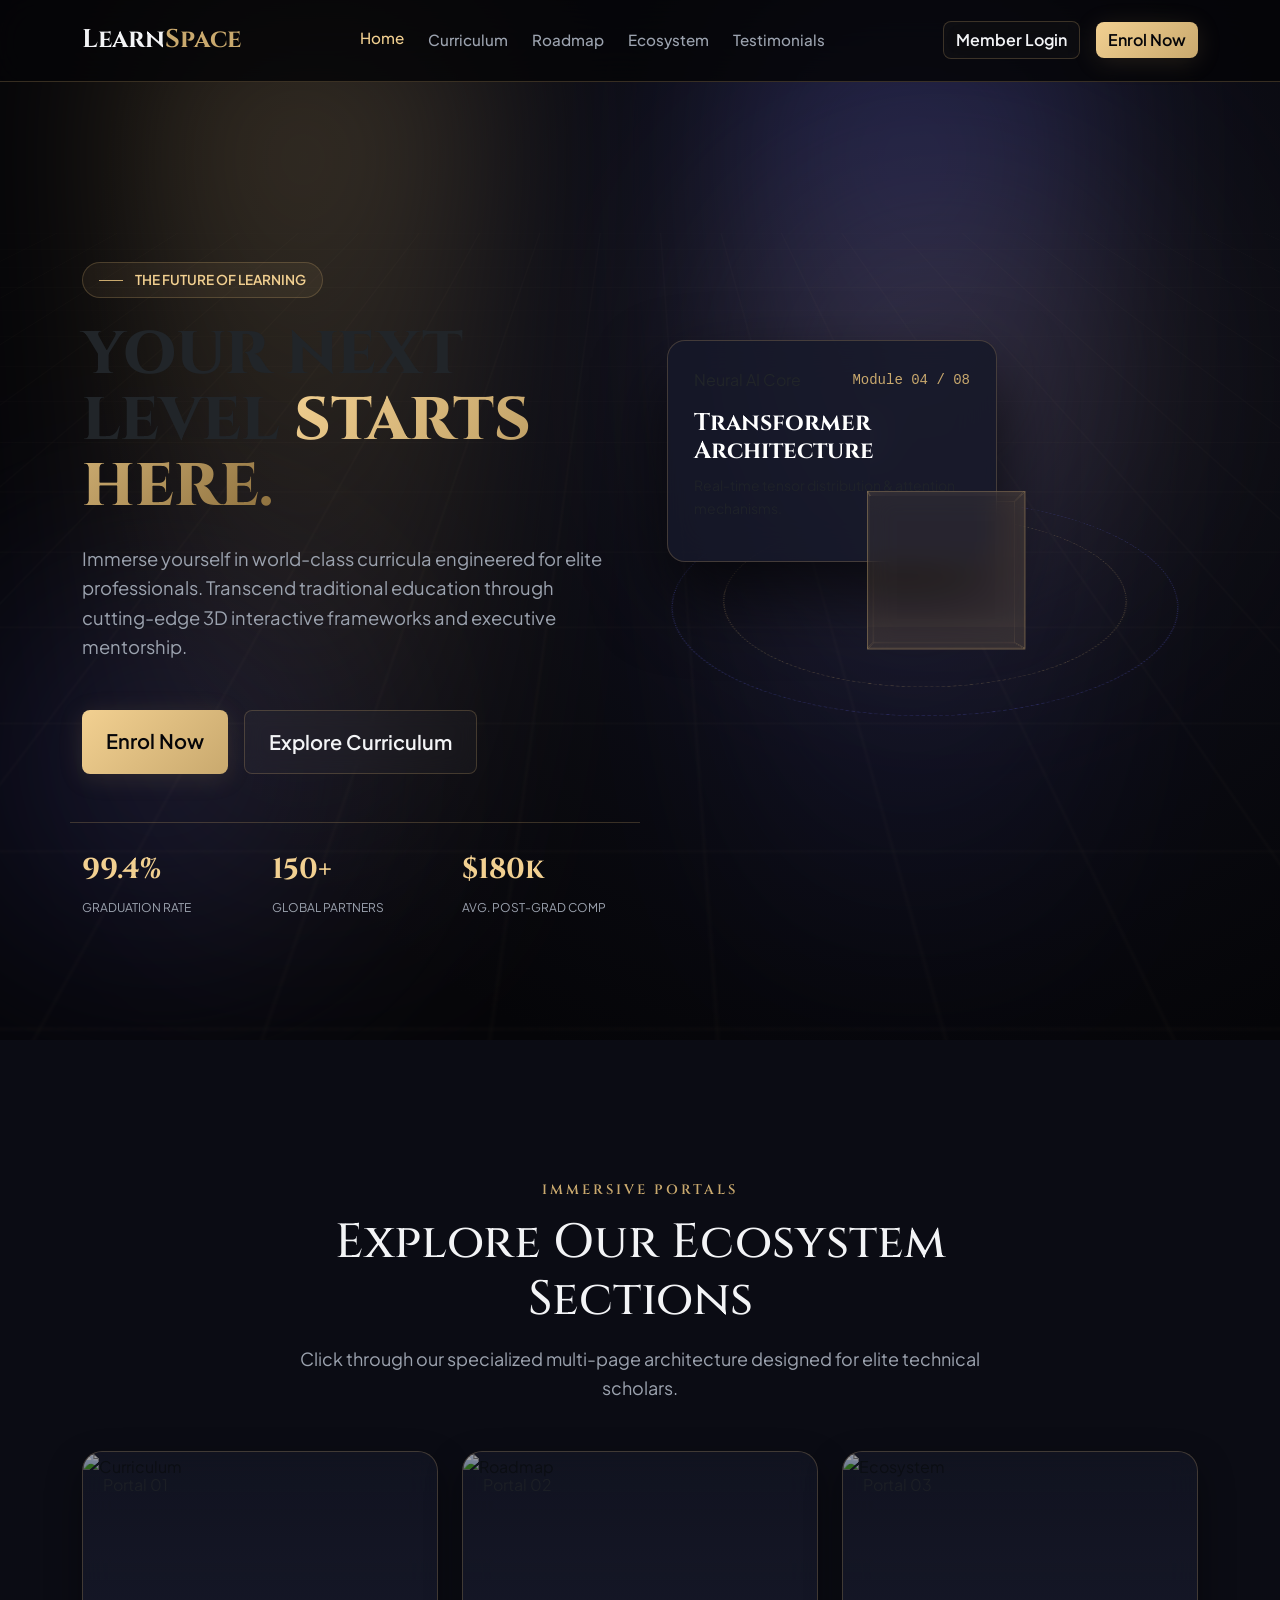
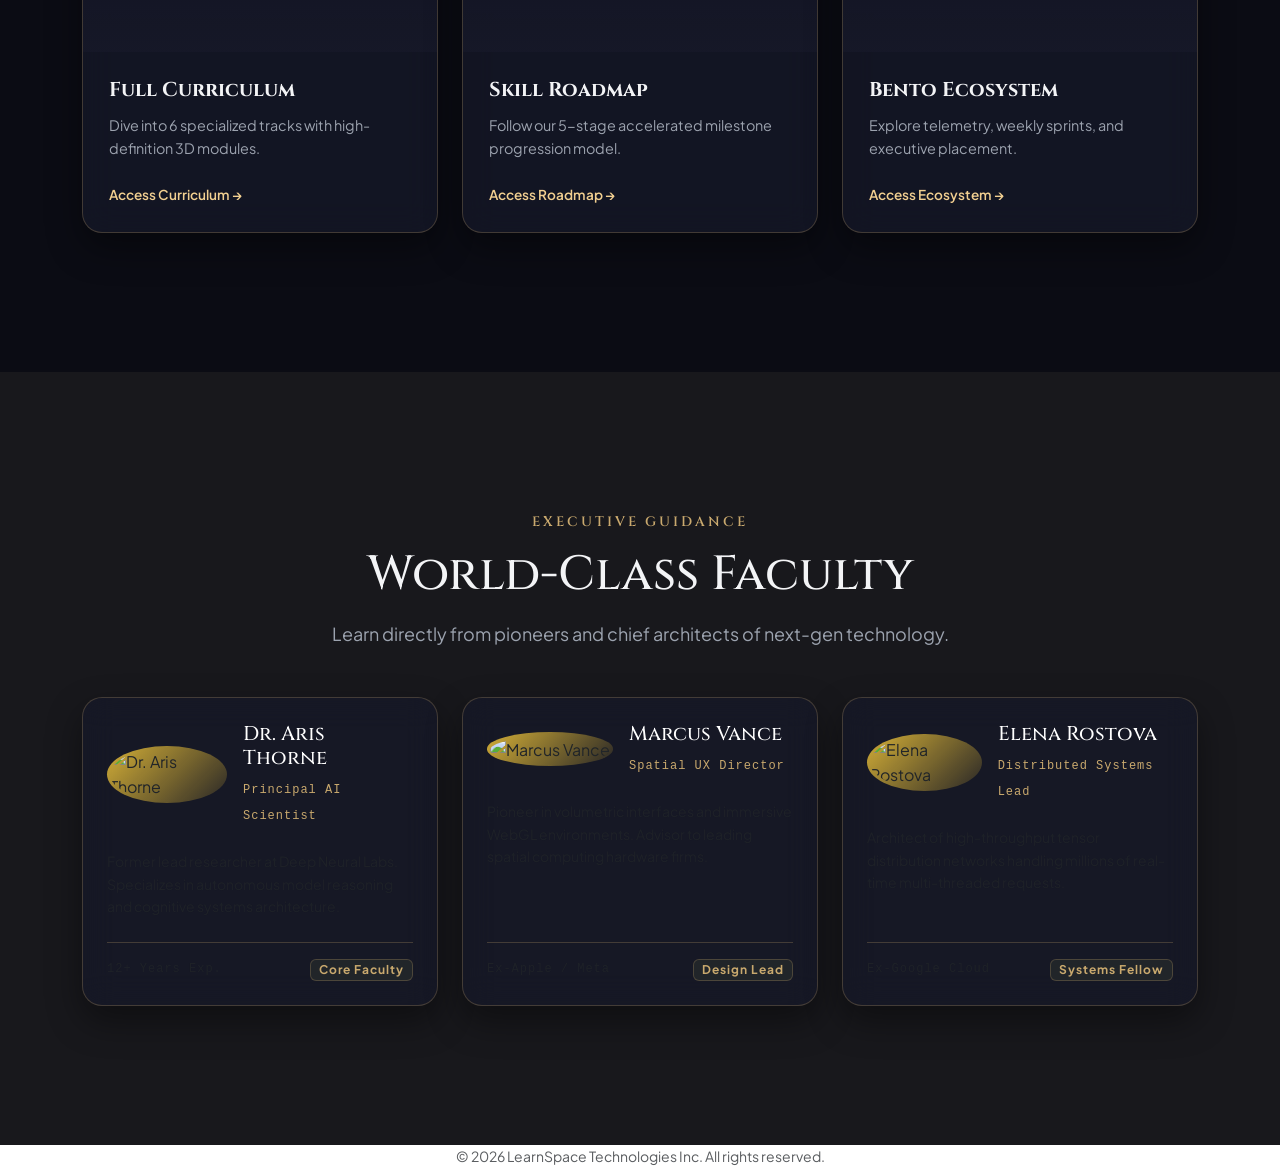
==== index.html @ 7c341de4 "Add luxury design system styles and testimonials page - Introduced a new CSS file (style.css) contai" ====
<!DOCTYPE html>
<html lang="en">
<head>
  <meta charset="UTF-8">
  <meta name="viewport" content="width=device-width, initial-scale=1.0">
  <title>LearnSpace — Futuristic 3D Immersive Learning Hub</title>
  <link rel="preconnect" href="https://fonts.googleapis.com">
  <link rel="preconnect" href="https://fonts.gstatic.com" crossorigin>
  <link href="https://fonts.googleapis.com/css2?family=Cinzel:wght@500;600;700;800&family=Plus+Jakarta+Sans:wght@300;400;500;600;700&display=swap" rel="stylesheet">
  <link href="https://cdn.jsdelivr.net/npm/bootstrap@5.3.0/dist/css/bootstrap.min.css" rel="stylesheet">
  <link rel="stylesheet" href="style.css">
  
  <!-- Enhanced Modal Overlay & 3D Interactive Styles -->
  <style>
    /* Modal toggle input hidden state */
    #enroll-modal-toggle {
      display: none;
    }

    /* Modal Background Overlay */
    .modal-overlay {
      position: fixed;
      top: 0;
      left: 0;
      width: 100vw;
      height: 100vh;
      background-color: rgba(10, 10, 12, 0.85);
      backdrop-filter: blur(12px);
      -webkit-backdrop-filter: blur(12px);
      z-index: 9999;
      opacity: 0;
      visibility: hidden;
      transition: all 0.3s ease-in-out;
      display: flex;
      align-items: center;
      justify-content: center;
      padding: 1.5rem;
    }

    #enroll-modal-toggle:checked ~ .modal-overlay {
      opacity: 1;
      visibility: visible;
    }

    .enroll-modal-box {
      max-width: 500px;
      width: 100%;
      position: relative;
      background: rgba(18, 18, 22, 0.95);
      border: 1px solid rgba(212, 175, 55, 0.3);
      border-radius: 16px;
      padding: 2.5rem;
      box-shadow: 0 0 40px rgba(212, 175, 55, 0.15);
      transform: translateY(20px) scale(0.95);
      transition: all 0.3s ease-in-out;
    }

    #enroll-modal-toggle:checked ~ .modal-overlay .enroll-modal-box {
      transform: translateY(0) scale(1);
    }

    .css-modal-close-btn {
      color: rgba(255, 255, 255, 0.6);
      text-decoration: none;
      font-size: 0.875rem;
      cursor: pointer;
      display: inline-block;
      margin-bottom: 1.5rem;
      transition: color 0.2s ease;
    }

    .css-modal-close-btn:hover {
      color: #d4af37;
    }

    .font-serif {
      font-family: 'Cinzel', serif;
    }

    .x-small {
      font-size: 0.75rem;
      letter-spacing: 1px;
    }

    /* --- Advanced 3D Tilt & Lighting Effects --- */
    .tilt-card-wrapper {
      perspective: 1000px;
      transform-style: preserve-3d;
    }

    .animated-3d-card {
      transform-style: preserve-3d;
      will-change: transform;
      transition: box-shadow 0.4s ease, border-color 0.4s ease;
      position: relative;
      overflow: hidden;
    }

    /* Dynamic mouse-following spotlight glow layer */
    .animated-3d-card::after {
      content: '';
      position: absolute;
      inset: 0;
      background: radial-gradient(
        600px circle at var(--mouse-x, 50%) var(--mouse-y, 50%),
        rgba(212, 175, 55, 0.15),
        transparent 40%
      );
      opacity: 0;
      transition: opacity 0.3s ease;
      pointer-events: none;
      z-index: 3;
    }

    .animated-3d-card:hover::after {
      opacity: 1;
    }

    .mentor-avatar-glow {
      position: relative;
      border-radius: 50%;
      padding: 3px;
      background: linear-gradient(135deg, #d4af37, rgba(212, 175, 55, 0.1));
      animation: pulseGlow 4s infinite;
    }

    @keyframes pulseGlow {
      0%, 100% { box-shadow: 0 0 20px rgba(212, 175, 55, 0.2); }
      50% { box-shadow: 0 0 40px rgba(212, 175, 55, 0.5); }
    }
  </style>
</head>
<body>
  <!-- Hidden checkbox controller for Enrolment Modal -->
  <input type="checkbox" id="enroll-modal-toggle">
  <input type="checkbox" id="nav-toggle" class="nav-toggle-input d-none">

  <!-- Luxury Navigation Bar -->
  <nav class="luxury-navbar fixed-top">
    <div class="container d-flex align-items-center justify-content-between">
      <a href="index.html" class="brand-logo">Learn<span>Space</span></a>
      <div class="nav-links d-none d-lg-flex align-items-center gap-4">
        <a href="index.html" class="nav-link-custom active">Home</a>
        <a href="curriculum.html" class="nav-link-custom">Curriculum</a>
        <a href="roadmap.html" class="nav-link-custom">Roadmap</a>
        <a href="ecosystem.html" class="nav-link-custom">Ecosystem</a>
        <a href="testimonials.html" class="nav-link-custom">Testimonials</a>
      </div>
      <div class="d-none d-lg-flex align-items-center gap-3">
        <a href="login.html" class="btn btn-luxury-outline">Member Login</a>
        <label for="enroll-modal-toggle" class="btn btn-luxury-glow mb-0">Enrol Now</label>
      </div>
      <label for="nav-toggle" class="mobile-hamburger d-lg-none"><span></span><span></span><span></span></label>
    </div>
    <div class="mobile-drawer d-lg-none">
      <div class="container d-flex flex-column gap-3 py-4">
        <a href="index.html" class="mobile-link">Home</a>
        <a href="curriculum.html" class="mobile-link">Curriculum</a>
        <a href="roadmap.html" class="mobile-link">Roadmap</a>
        <a href="ecosystem.html" class="mobile-link">Ecosystem</a>
        <a href="testimonials.html" class="mobile-link">Testimonials</a>
        <hr class="border-gold-subtle my-2">
        <a href="login.html" class="mobile-link">Member Login</a>
        <label for="enroll-modal-toggle" class="btn btn-luxury-glow w-100 text-center py-2 mb-0">Enrol Now</label>
      </div>
    </div>
  </nav>

  <!-- Cinematic Hero Section -->
  <header id="hero" class="hero-section position-relative overflow-hidden">
    <div class="light-beam beam-1"></div>
    <div class="light-beam beam-2"></div>
    <div class="giant-sphere sphere-1"></div>
    <div class="giant-sphere sphere-2"></div>
    <div class="perspective-grid-bg"></div>

    <div class="container position-relative z-2">
      <div class="row align-items-center min-vh-100 py-5">
        <div class="col-lg-6 hero-text-col py-5">
          <div class="hero-badge mb-4">
            <span class="badge-line"></span>
            <span>THE FUTURE OF LEARNING</span>
          </div>
          <h1 class="hero-headline mb-4">
            YOUR NEXT LEVEL <span class="text-gold-gradient">STARTS HERE.</span>
          </h1>
          <p class="hero-subtitle mb-5">
            Immerse yourself in world-class curricula engineered for elite professionals. Transcend traditional education through cutting-edge 3D interactive frameworks and executive mentorship.
          </p>
          <div class="d-flex flex-wrap gap-3 mb-5">
            <label for="enroll-modal-toggle" class="btn btn-luxury-glow btn-lg px-4 py-3 mb-0">Enrol Now</label>
            <a href="curriculum.html" class="btn btn-luxury-outline btn-lg px-4 py-3">Explore Curriculum</a>
          </div>

          <div class="hero-stats-row row pt-4 border-top border-gold-subtle">
            <div class="col-4">
              <span class="stat-number">99.4%</span>
              <span class="stat-label">Graduation Rate</span>
            </div>
            <div class="col-4">
              <span class="stat-number">150+</span>
              <span class="stat-label">Global Partners</span>
            </div>
            <div class="col-4">
              <span class="stat-number">$180k</span>
              <span class="stat-label">Avg. Post-Grad Comp</span>
            </div>
          </div>
        </div>

        <div class="col-lg-6 position-relative mt-5 mt-lg-0">
          <div class="scene-3d-wrapper">
            <div class="orbital-ring ring-1"></div>
            <div class="orbital-ring ring-2"></div>
            <div class="floating-glass-cube">
              <div class="cube-face front"></div>
              <div class="cube-face back"></div>
              <div class="cube-face left"></div>
              <div class="cube-face right"></div>
              <div class="cube-face top"></div>
              <div class="cube-face bottom"></div>
              <div class="cube-core-glow"></div>
            </div>
            <div class="holo-card holo-main">
              <div class="holo-shimmer"></div>
              <div class="d-flex justify-content-between align-items-center mb-3">
                <span class="badge-tag ai">Neural AI Core</span>
                <span class="text-gold small font-mono">Module 04 / 08</span>
              </div>
              <h4 class="text-white fw-bold mb-2">Transformer Architecture</h4>
              <p class="text-muted small mb-3">Real-time tensor distribution & attention mechanisms.</p>
              <div class="holo-progress-bar mb-2">
                <div class="holo-progress-fill" style="width: 88%;"></div>
              </div>
            </div>
          </div>
        </div>
      </div>
    </div>
  </header>

  <!-- Featured 3D Preview Showcase Section -->
  <section class="section-padding bg-surface-dark position-relative">
    <div class="container">
      <div class="text-center mx-auto mb-5 max-w-700">
        <span class="section-subtitle">Immersive Portals</span>
        <h2 class="section-title">Explore Our Ecosystem Sections</h2>
        <p class="section-desc">Click through our specialized multi-page architecture designed for elite technical scholars.</p>
      </div>

      <div class="row g-4">
        <!-- Card 1 -->
        <div class="col-md-4 tilt-card-wrapper">
          <div class="course-3d-card animated-3d-card h-100">
            <div class="card-visual-header">
              <div class="card-img-overlay-wrap">
                <img src="https://images.unsplash.com/photo-1555066931-4365d14bab8c?q=80&w=1200&auto=format&fit=crop" alt="Curriculum" class="luxury-card-img">
                <div class="img-gradient-mask"></div>
              </div>
              <span class="card-badge">Portal 01</span>
            </div>
            <div class="card-body-custom">
              <h3 class="course-title">Full Curriculum</h3>
              <p class="course-desc">Dive into 6 specialized tracks with high-definition 3D modules.</p>
              <a href="curriculum.html" class="card-link-arrow">Access Curriculum →</a>
            </div>
          </div>
        </div>

        <!-- Card 2 -->
        <div class="col-md-4 tilt-card-wrapper">
          <div class="course-3d-card animated-3d-card h-100">
            <div class="card-visual-header">
              <div class="card-img-overlay-wrap">
                <img src="https://images.unsplash.com/photo-1618005182384-a83a8bd57fbe?q=80&w=1200&auto=format&fit=crop" alt="Roadmap" class="luxury-card-img">
                <div class="img-gradient-mask"></div>
              </div>
              <span class="card-badge ai">Portal 02</span>
            </div>
            <div class="card-body-custom">
              <h3 class="course-title">Skill Roadmap</h3>
              <p class="course-desc">Follow our 5-stage accelerated milestone progression model.</p>
              <a href="roadmap.html" class="card-link-arrow">Access Roadmap →</a>
            </div>
          </div>
        </div>

        <!-- Card 3 -->
        <div class="col-md-4 tilt-card-wrapper">
          <div class="course-3d-card animated-3d-card h-100">
            <div class="card-visual-header">
              <div class="card-img-overlay-wrap">
                <img src="https://images.unsplash.com/photo-1526374965328-7f61d4dc18c5?q=80&w=1200&auto=format&fit=crop" alt="Ecosystem" class="luxury-card-img">
                <div class="img-gradient-mask"></div>
              </div>
              <span class="card-badge design">Portal 03</span>
            </div>
            <div class="card-body-custom">
              <h3 class="course-title">Bento Ecosystem</h3>
              <p class="course-desc">Explore telemetry, weekly sprints, and executive placement.</p>
              <a href="ecosystem.html" class="card-link-arrow">Access Ecosystem →</a>
            </div>
          </div>
        </div>
      </div>
    </div>
  </section>

  <!-- ELITE FACULTY & MENTORSHIP CARDS -->
  <section class="section-padding position-relative overflow-hidden" style="background: rgba(12, 12, 16, 0.95);">
    <div class="container position-relative z-2">
      <div class="text-center mx-auto mb-5 max-w-700">
        <span class="section-subtitle">Executive Guidance</span>
        <h2 class="section-title">World-Class Faculty</h2>
        <p class="section-desc">Learn directly from pioneers and chief architects of next-gen technology.</p>
      </div>

      <div class="row g-4">
        <!-- Mentor 1 -->
        <div class="col-lg-4 col-md-6 tilt-card-wrapper">
          <div class="course-3d-card animated-3d-card p-4 h-100 d-flex flex-column justify-content-between">
            <div>
              <div class="d-flex align-items-center gap-3 mb-4">
                <div class="mentor-avatar-glow">
                  <img src="https://images.unsplash.com/photo-1534528741775-53994a69daeb?q=80&w=300&auto=format&fit=crop" alt="Dr. Aris Thorne" class="rounded-circle" style="width: 60px; height: 60px; object-fit: cover;">
                </div>
                <div>
                  <h4 class="text-white h5 mb-1 font-serif">Dr. Aris Thorne</h4>
                  <span class="text-gold x-small font-mono uppercase">Principal AI Scientist</span>
                </div>
              </div>
              <p class="text-muted small mb-4">Former lead researcher at Deep Neural Labs. Specializes in autonomous model reasoning and cognitive systems architecture.</p>
            </div>
            <div class="pt-3 border-top border-gold-subtle d-flex justify-content-between align-items-center">
              <span class="x-small text-muted font-mono">12+ Years Exp.</span>
              <span class="badge bg-dark border border-gold-subtle text-gold x-small">Core Faculty</span>
            </div>
          </div>
        </div>

        <!-- Mentor 2 -->
        <div class="col-lg-4 col-md-6 tilt-card-wrapper">
          <div class="course-3d-card animated-3d-card p-4 h-100 d-flex flex-column justify-content-between">
            <div>
              <div class="d-flex align-items-center gap-3 mb-4">
                <div class="mentor-avatar-glow">
                  <img src="https://images.unsplash.com/photo-1507003211169-0a1dd7228f2d?q=80&w=300&auto=format&fit=crop" alt="Marcus Vance" class="rounded-circle" style="width: 60px; height: 60px; object-fit: cover;">
                </div>
                <div>
                  <h4 class="text-white h5 mb-1 font-serif">Marcus Vance</h4>
                  <span class="text-gold x-small font-mono uppercase">Spatial UX Director</span>
                </div>
              </div>
              <p class="text-muted small mb-4">Pioneer in volumetric interfaces and immersive WebGL environments. Advisor to leading spatial computing hardware firms.</p>
            </div>
            <div class="pt-3 border-top border-gold-subtle d-flex justify-content-between align-items-center">
              <span class="x-small text-muted font-mono">Ex-Apple / Meta</span>
              <span class="badge bg-dark border border-gold-subtle text-gold x-small">Design Lead</span>
            </div>
          </div>
        </div>

        <!-- Mentor 3 -->
        <div class="col-lg-4 col-md-6 mx-auto tilt-card-wrapper">
          <div class="course-3d-card animated-3d-card p-4 h-100 d-flex flex-column justify-content-between">
            <div>
              <div class="d-flex align-items-center gap-3 mb-4">
                <div class="mentor-avatar-glow">
                  <img src="https://images.unsplash.com/photo-1573496359142-b8d87734a5a2?q=80&w=300&auto=format&fit=crop" alt="Elena Rostova" class="rounded-circle" style="width: 60px; height: 60px; object-fit: cover;">
                </div>
                <div>
                  <h4 class="text-white h5 mb-1 font-serif">Elena Rostova</h4>
                  <span class="text-gold x-small font-mono uppercase">Distributed Systems Lead</span>
                </div>
              </div>
              <p class="text-muted small mb-4">Architect of high-throughput tensor distribution networks handling millions of real-time multi-threaded requests.</p>
            </div>
            <div class="pt-3 border-top border-gold-subtle d-flex justify-content-between align-items-center">
              <span class="x-small text-muted font-mono">Ex-Google Cloud</span>
              <span class="badge bg-dark border border-gold-subtle text-gold x-small">Systems Fellow</span>
            </div>
          </div>
        </div>
      </div>
    </div>
  </section>

  <!-- Enrolment Admissions Modal Overlay -->
  <div class="modal-overlay">
    <div class="enroll-modal-box">
      <label for="enroll-modal-toggle" class="css-modal-close-btn">← Back to Hub</label>
      
      <div class="text-center mb-4">
        <span class="section-subtitle">COHORT ADMISSIONS</span>
        <h2 class="text-white font-serif h3">Secure Your Candidacy</h2>
        <p class="text-muted small">Submit your academic profile for syndicate review.</p>
      </div>

      <form onsubmit="event.preventDefault(); alert('Candidacy application submitted successfully!'); document.getElementById('enroll-modal-toggle').checked = false;">
        <div class="mb-3">
          <label class="form-label text-muted x-small uppercase font-mono">Full Name</label>
          <input type="text" class="form-control bg-surface-dark border-gold-subtle text-white" placeholder="Evelyn Vance" required>
        </div>
        <div class="mb-3">
          <label class="form-label text-muted x-small uppercase font-mono">Email Address</label>
          <input type="email" class="form-control bg-surface-dark border-gold-subtle text-white" placeholder="evelyn@domain.com" required>
        </div>
        <div class="mb-4">
          <label class="form-label text-muted x-small uppercase font-mono">Target Discipline</label>
          <select class="form-select bg-surface-dark border-gold-subtle text-white">
            <option>Full Stack Web Development</option>
            <option>Artificial Intelligence & Neural Systems</option>
            <option>UI/UX Spatial Design</option>
          </select>
        </div>
        <button type="submit" class="btn btn-luxury-glow w-100 py-3 mb-3">Submit Application</button>
      </form>
    </div>
  </div>

  <!-- Footer -->
  <main-footer class="luxury-footer pt-5 pb-4">
    <div class="container text-center text-muted small">
      &copy; 2026 LearnSpace Technologies Inc. All rights reserved.
    </div>
  </main-footer>

  <!-- JavaScript for 3D Tilt and Mouse Tracker Effect -->
  <script>
    const cards = document.querySelectorAll('.animated-3d-card');

    cards.forEach(card => {
      card.addEventListener('mousemove', (e) => {
        const rect = card.getBoundingClientRect();
        const x = e.clientX - rect.left; // Mouse X inside card
        const y = e.clientY - rect.top;  // Mouse Y inside card

        // Set CSS custom properties for radial spotlight tracking
        card.style.setProperty('--mouse-x', `${x}px`);
        card.style.setProperty('--mouse-y', `${y}px`);

        // Calculate 3D tilt rotation
        const centerX = rect.width / 2;
        const centerY = rect.height / 2;
        const rotateX = ((y - centerY) / centerY) * -10; // Max tiltdeg
        const rotateY = ((x - centerX) / centerX) * 10;

        card.style.transform = `perspective(1000px) rotateX(${rotateX}deg) rotateY(${rotateY}deg) translateY(-8px) scale3d(1.02, 1.02, 1.02)`;
        card.style.borderColor = 'rgba(212, 175, 55, 0.7)';
        card.style.boxShadow = `0 20px 40px rgba(0,0,0,0.6), 0 0 30px rgba(212, 175, 55, 0.3)`;
      });

      card.addEventListener('mouseleave', () => {
        card.style.transform = 'perspective(1000px) rotateX(0deg) rotateY(0deg) translateY(0px) scale3d(1, 1, 1)';
        card.style.borderColor = 'rgba(212, 175, 55, 0.2)';
        card.style.boxShadow = 'none';
      });
    });
  </script>
</body>
</html>
---- style.css ----
/* ==========================================================================
   AWARD-WINNING LUXURY DESIGN SYSTEM & 3D ANIMATION TOKENS
   ========================================================================== */
:root {
  --bg-obsidian: #050508;
  --bg-midnight: #0b0c14;
  --bg-surface: #121320;
  --bg-card: #161828;
  
  --gold-primary: #C9A96E;
  --gold-light: #F2D091;
  --gold-dark: #8A6D3B;
  --gold-hairline: rgba(201, 169, 110, 0.25);
  --gold-glow: rgba(201, 169, 110, 0.15);

  --vivid-accent: #6366F1;
  --text-main: #F3F4F6;
  --text-muted: #9CA3AF;
  
  --font-serif: 'Cinzel', Georgia, serif;
  --font-sans: 'Plus Jakarta Sans', system-ui, -apple-system, sans-serif;
  --font-mono: ui-monospace, SFMono-Regular, Menlo, Monaco, Consolas, monospace;

  --transition-smooth: all 0.6s cubic-bezier(0.16, 1, 0.3, 1);
}

*, *::before, *::after {
  box-sizing: border-box;
  margin: 0;
  padding: 0;
}

html {
  scroll-behavior: smooth;
  font-size: 16px;
  background-color: var(--bg-obsidian);
  color: var(--text-main);
}

body {
  font-family: var(--font-sans);
  line-height: 1.6;
  overflow-x: hidden;
  -webkit-font-smoothing: antialiased;
}

h1, h2, h3, h4, h5, h6, .brand-logo, .section-subtitle, .stat-number, .roadmap-num {
  font-family: var(--font-serif);
}

.font-mono { font-family: var(--font-mono); }
.x-small { font-size: 0.75rem; }
.max-w-700 { max-width: 700px; }
.max-w-500 { max-width: 500px; width: 100%; }
.section-padding { padding: 140px 0; }
.pt-200 { padding-top: 180px; }
.bg-surface-dark { background-color: var(--bg-midnight); }

.text-gold { color: var(--gold-primary) !important; }
.text-gold-gradient {
  background: linear-gradient(135deg, var(--gold-light) 0%, var(--gold-primary) 50%, var(--gold-dark) 100%);
  -webkit-background-clip: text;
  -webkit-text-fill-color: transparent;
}
.border-gold-subtle { border-color: var(--gold-hairline) !important; }

.section-subtitle {
  display: block;
  font-size: 0.85rem;
  text-transform: uppercase;
  letter-spacing: 3px;
  color: var(--gold-primary);
  margin-bottom: 12px;
  font-weight: 600;
}

.section-title {
  font-size: 3rem;
  line-height: 1.2;
  margin-bottom: 16px;
  color: var(--text-main);
}

.section-desc {
  color: var(--text-muted);
  font-size: 1.125rem;
}

.css-modal-content {
  background: rgba(22, 24, 40, 0.85);
  border: 1px solid var(--gold-hairline);
  border-radius: 24px;
  padding: 40px;
  box-shadow: 0 30px 80px rgba(0,0,0,0.8), 0 0 40px var(--gold-glow);
  position: relative;
  backdrop-filter: blur(25px);
}

.css-modal-close {
  font-size: 0.85rem;
  color: var(--gold-light);
  text-decoration: none;
  font-family: var(--font-mono);
  display: inline-block;
  margin-bottom: 20px;
  transition: transform 0.2s ease;
}
.css-modal-close:hover { transform: translateX(-4px); color: var(--gold-primary); }

.btn-luxury-glow {
  background: linear-gradient(135deg, var(--gold-light), var(--gold-primary));
  color: var(--bg-obsidian);
  font-weight: 600;
  border: none;
  border-radius: 8px;
  box-shadow: 0 4px 25px var(--gold-glow);
  transition: var(--transition-smooth);
}
.btn-luxury-glow:hover {
  transform: translateY(-3px) scale(1.02);
  box-shadow: 0 8px 35px rgba(201, 169, 110, 0.5);
  color: var(--bg-obsidian);
}

.btn-luxury-outline {
  background: rgba(255, 255, 255, 0.03);
  border: 1px solid var(--gold-hairline);
  color: var(--text-main);
  font-weight: 600;
  border-radius: 8px;
  backdrop-filter: blur(10px);
  transition: var(--transition-smooth);
}
.btn-luxury-outline:hover {
  background: rgba(201, 169, 110, 0.1);
  border-color: var(--gold-primary);
  color: var(--gold-light);
  transform: translateY(-2px);
}

.luxury-navbar {
  background: rgba(5, 5, 8, 0.85);
  backdrop-filter: blur(20px);
  border-bottom: 1px solid var(--gold-hairline);
  padding: 20px 0;
  z-index: 1000;
}
.brand-logo {
  font-size: 1.6rem;
  font-weight: 700;
  color: var(--text-main);
  text-decoration: none;
}
.brand-logo span { color: var(--gold-primary); }

.nav-link-custom {
  color: var(--text-muted);
  text-decoration: none;
  font-weight: 500;
  font-size: 0.95rem;
  transition: var(--transition-smooth);
  position: relative;
}
.nav-link-custom.active, .nav-link-custom:hover {
  color: var(--gold-light);
  transform: translateY(-2px);
}

.hero-section {
  padding-top: 140px;
  background: radial-gradient(circle at 70% 30%, #121320 0%, var(--bg-obsidian) 70%);
}

.light-beam {
  position: absolute;
  width: 350px;
  height: 100%;
  filter: blur(90px);
  pointer-events: none;
  z-index: 1;
  opacity: 0.25;
}
.beam-1 { top: 0; left: 10%; background: linear-gradient(180deg, var(--gold-primary), transparent); }
.beam-2 { top: 0; right: 15%; background: linear-gradient(180deg, var(--vivid-accent), transparent); }

.giant-sphere {
  position: absolute;
  border-radius: 50%;
  filter: blur(130px);
  pointer-events: none;
  z-index: 1;
  opacity: 0.35;
}
.sphere-1 { top: 10%; right: 5%; width: 550px; height: 550px; background: radial-gradient(circle, var(--gold-dark), transparent 70%); }
.sphere-2 { bottom: 5%; left: -5%; width: 450px; height: 450px; background: radial-gradient(circle, var(--vivid-accent), transparent 70%); }

.perspective-grid-bg {
  position: absolute;
  inset: 0;
  background-image: linear-gradient(rgba(201, 169, 110, 0.04) 1px, transparent 1px), linear-gradient(90deg, rgba(201, 169, 110, 0.04) 1px, transparent 1px);
  background-size: 60px 60px;
  transform: perspective(1000px) rotateX(60deg) translateY(-100px) scale(2);
  pointer-events: none;
  z-index: 1;
  opacity: 0.5;
}

.hero-badge {
  display: inline-flex;
  align-items: center;
  gap: 12px;
  padding: 6px 16px;
  background: rgba(201, 169, 110, 0.08);
  border: 1px solid var(--gold-hairline);
  border-radius: 50px;
  font-size: 0.85rem;
  color: var(--gold-light);
  font-weight: 600;
}
.badge-line { width: 24px; height: 1px; background: var(--gold-primary); }

.hero-headline { font-size: 3.75rem; font-weight: 800; line-height: 1.1; }
.hero-subtitle { font-size: 1.15rem; color: var(--text-muted); }

.stat-number { display: block; font-family: var(--font-serif); font-size: 1.8rem; font-weight: 700; color: var(--gold-light); }
.stat-label { font-size: 0.75rem; color: var(--text-muted); text-transform: uppercase; }

.scene-3d-wrapper { position: relative; height: 520px; perspective: 1400px; transform-style: preserve-3d; }
.orbital-ring { position: absolute; border-radius: 50%; border: 1px dashed rgba(201, 169, 110, 0.3); top: 50%; left: 50%; transform: translate(-50%, -50%) rotateX(65deg); }
.ring-1 { width: 400px; height: 400px; }
.ring-2 { width: 500px; height: 500px; border-color: rgba(99, 102, 241, 0.3); }

.floating-glass-cube { position: absolute; width: 150px; height: 150px; top: 32%; left: 40%; transform-style: preserve-3d; }
.cube-face {
  position: absolute; width: 150px; height: 150px;
  background: rgba(201, 169, 110, 0.08); border: 1px solid rgba(201, 169, 110, 0.4); backdrop-filter: blur(12px);
}
.cube-face.front  { transform: translateZ(75px); }
.cube-face.back   { transform: rotateY(180deg) translateZ(75px); }
.cube-face.left   { transform: rotateY(-90deg) translateZ(75px); }
.cube-face.right  { transform: rotateY(90deg) translateZ(75px); }
.cube-face.top    { transform: rotateX(90deg) translateZ(75px); }
.cube-face.bottom { transform: rotateX(-90deg) translateZ(75px); }

.holo-card {
  position: absolute; background: rgba(22, 24, 40, 0.85); backdrop-filter: blur(20px);
  border: 1px solid var(--gold-hairline); border-radius: 18px; box-shadow: 0 35px 70px rgba(0,0,0,0.7);
}
.holo-main { width: 330px; padding: 26px; top: 10px; left: 15px; }

.course-3d-card, .bento-tile, .testimonial-card {
  background: rgba(22, 24, 40, 0.75); backdrop-filter: blur(16px);
  border: 1px solid var(--gold-hairline); border-radius: 20px; overflow: hidden;
  transition: var(--transition-smooth); box-shadow: 0 15px 35px rgba(0,0,0,0.4); height: 100%; display: flex; flex-direction: column;
}
.course-3d-card:hover, .bento-tile:hover, .testimonial-card:hover {
  transform: translateY(-10px) scale(1.02); border-color: rgba(201, 169, 110, 0.7);
  box-shadow: 0 40px 80px rgba(0,0,0,0.8), 0 0 40px var(--gold-glow);
}

.card-visual-header { height: 200px; position: relative; padding: 20px; overflow: hidden; }
.card-img-overlay-wrap { position: absolute; inset: 0; overflow: hidden; z-index: 0; }
.luxury-card-img { width: 100%; height: 100%; object-fit: cover; transition: transform 0.8s ease; filter: brightness(0.75) contrast(1.15); }
.course-3d-card:hover .luxury-card-img { transform: scale(1.15); }

.img-gradient-mask {
  position: absolute; inset: 0;
  background: linear-gradient(180deg, rgba(11, 12, 20, 0.2) 0%, rgba(22, 24, 40, 0.95) 100%);
  z-index: 1;
}

.card-body-custom { padding: 26px; display: flex; flex-direction: column; flex-grow: 1; position: relative; z-index: 2; }
.course-title { font-size: 1.25rem; font-weight: 700; color: var(--text-main); margin-bottom: 12px; }
.course-desc { font-size: 0.9rem; color: var(--text-muted); margin-bottom: 24px; flex-grow: 1; }
.card-link-arrow { color: var(--gold-light); text-decoration: none; font-weight: 600; font-size: 0.85rem; }

.roadmap-timeline-wrapper { position: relative; max-width: 900px; margin: 0 auto; }
.roadmap-central-axis { position: absolute; top: 0; bottom: 0; left: 50%; width: 2px; background: linear-gradient(180deg, var(--gold-primary), var(--vivid-accent)); transform: translateX(-50%); }
.roadmap-node-glow { width: 26px; height: 26px; background: var(--bg-obsidian); border: 2px solid var(--gold-primary); border-radius: 50%; margin: 0 auto; box-shadow: 0 0 20px var(--gold-primary); position: relative; }
.roadmap-panel-card { background: rgba(22, 24, 40, 0.8); backdrop-filter: blur(16px); border: 1px solid var(--gold-hairline); border-radius: 14px; padding: 22px; }

.bento-grid-container { display: grid; grid-template-columns: repeat(3, 1fr); gap: 24px; }
.bento-tile { padding: 35px; position: relative; }
.tile-large { grid-column: span 2; }
.bento-bg-image { position: absolute; inset: 0; z-index: 1; }
.bento-bg-image img { width: 100%; height: 100%; object-fit: cover; filter: brightness(0.65); }
.bento-overlay { position: absolute; inset: 0; background: linear-gradient(135deg, rgba(11, 12, 20, 0.92) 0%, rgba(22, 24, 40, 0.75) 100%); z-index: 1; }

.avatar-initials { width: 48px; height: 48px; border-radius: 50%; background: var(--vivid-accent); color: #fff; display: flex; align-items: center; justify-content: center; font-weight: 700; }
.gold-avatar { background: var(--gold-primary); color: var(--bg-obsidian); }
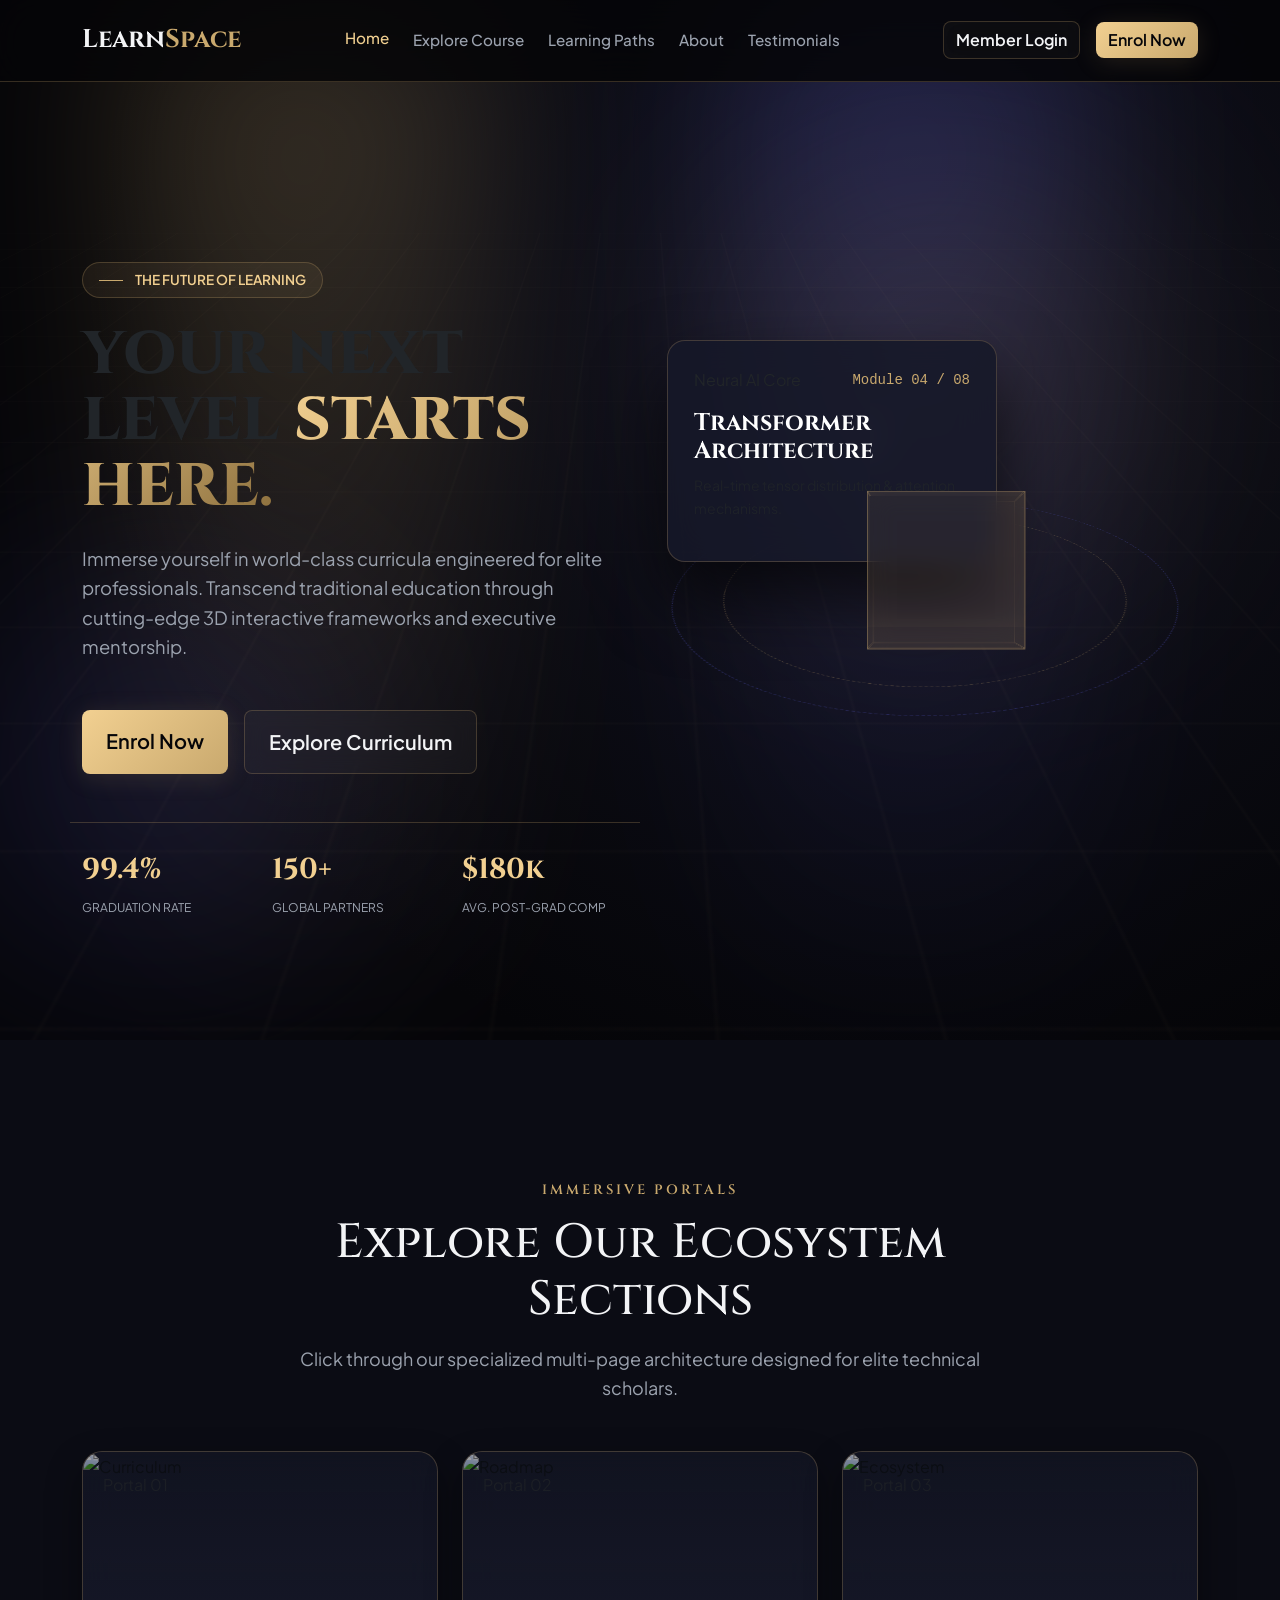
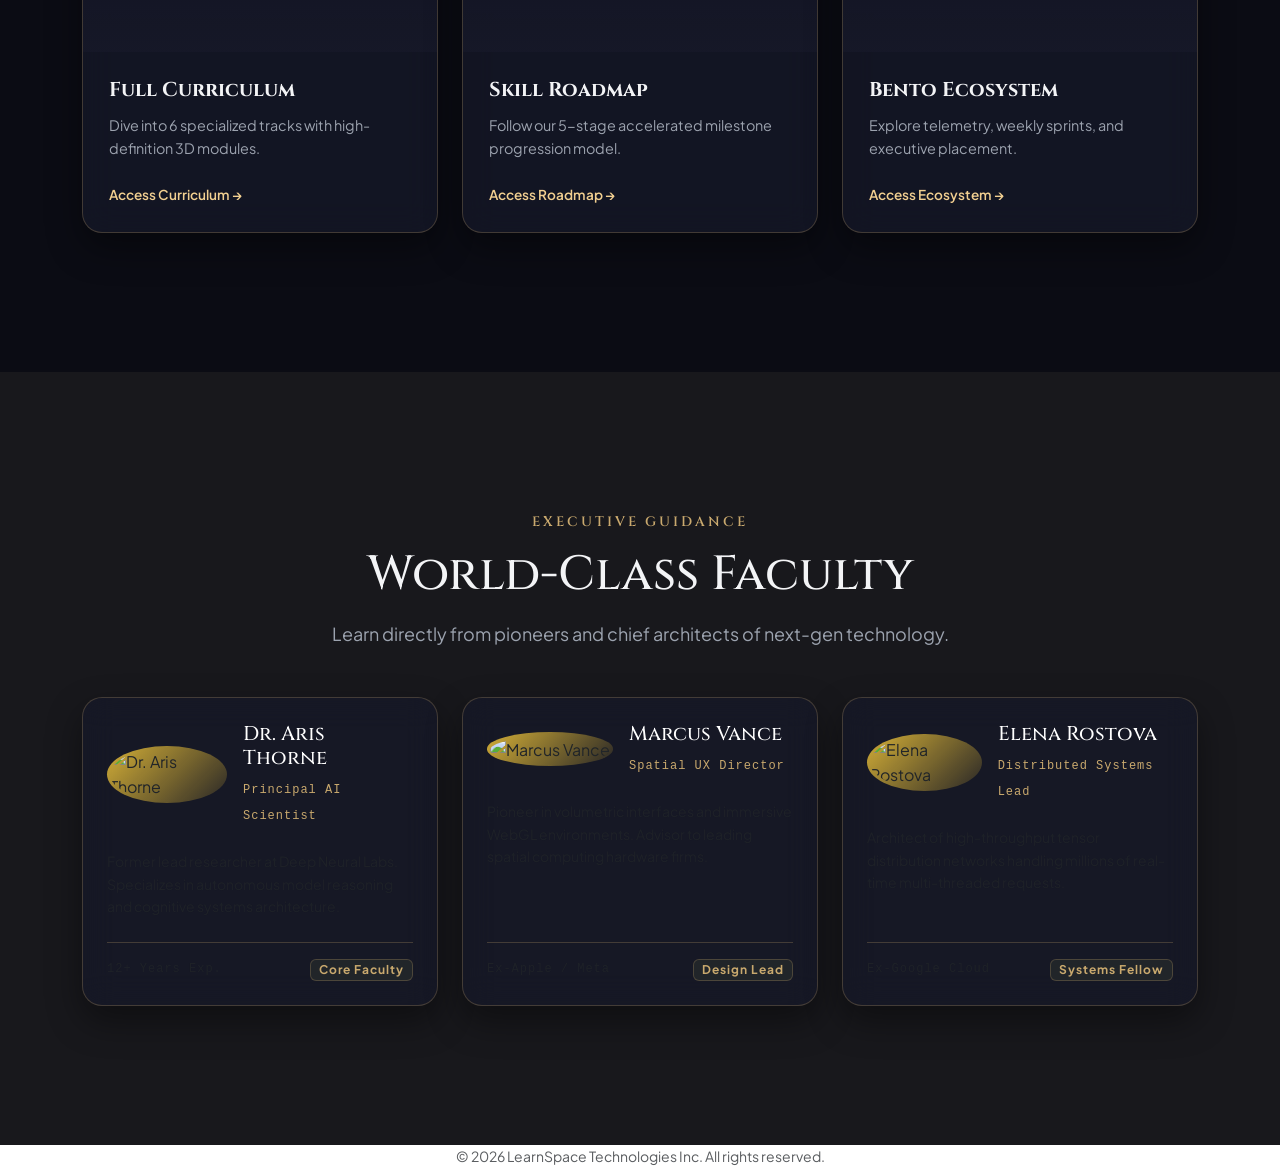
==== commit 6c82f8f6: "Update navigation links for improved clarity and user experience" ====
--- a/index.html
+++ b/index.html
@@ -141,9 +141,9 @@
       <a href="index.html" class="brand-logo">Learn<span>Space</span></a>
       <div class="nav-links d-none d-lg-flex align-items-center gap-4">
         <a href="index.html" class="nav-link-custom active">Home</a>
-        <a href="curriculum.html" class="nav-link-custom">Curriculum</a>
-        <a href="roadmap.html" class="nav-link-custom">Roadmap</a>
-        <a href="ecosystem.html" class="nav-link-custom">Ecosystem</a>
+        <a href="curriculum.html" class="nav-link-custom">Explore Course</a>
+        <a href="roadmap.html" class="nav-link-custom">Learning Paths</a>
+        <a href="ecosystem.html" class="nav-link-custom">About</a>
         <a href="testimonials.html" class="nav-link-custom">Testimonials</a>
       </div>
       <div class="d-none d-lg-flex align-items-center gap-3">
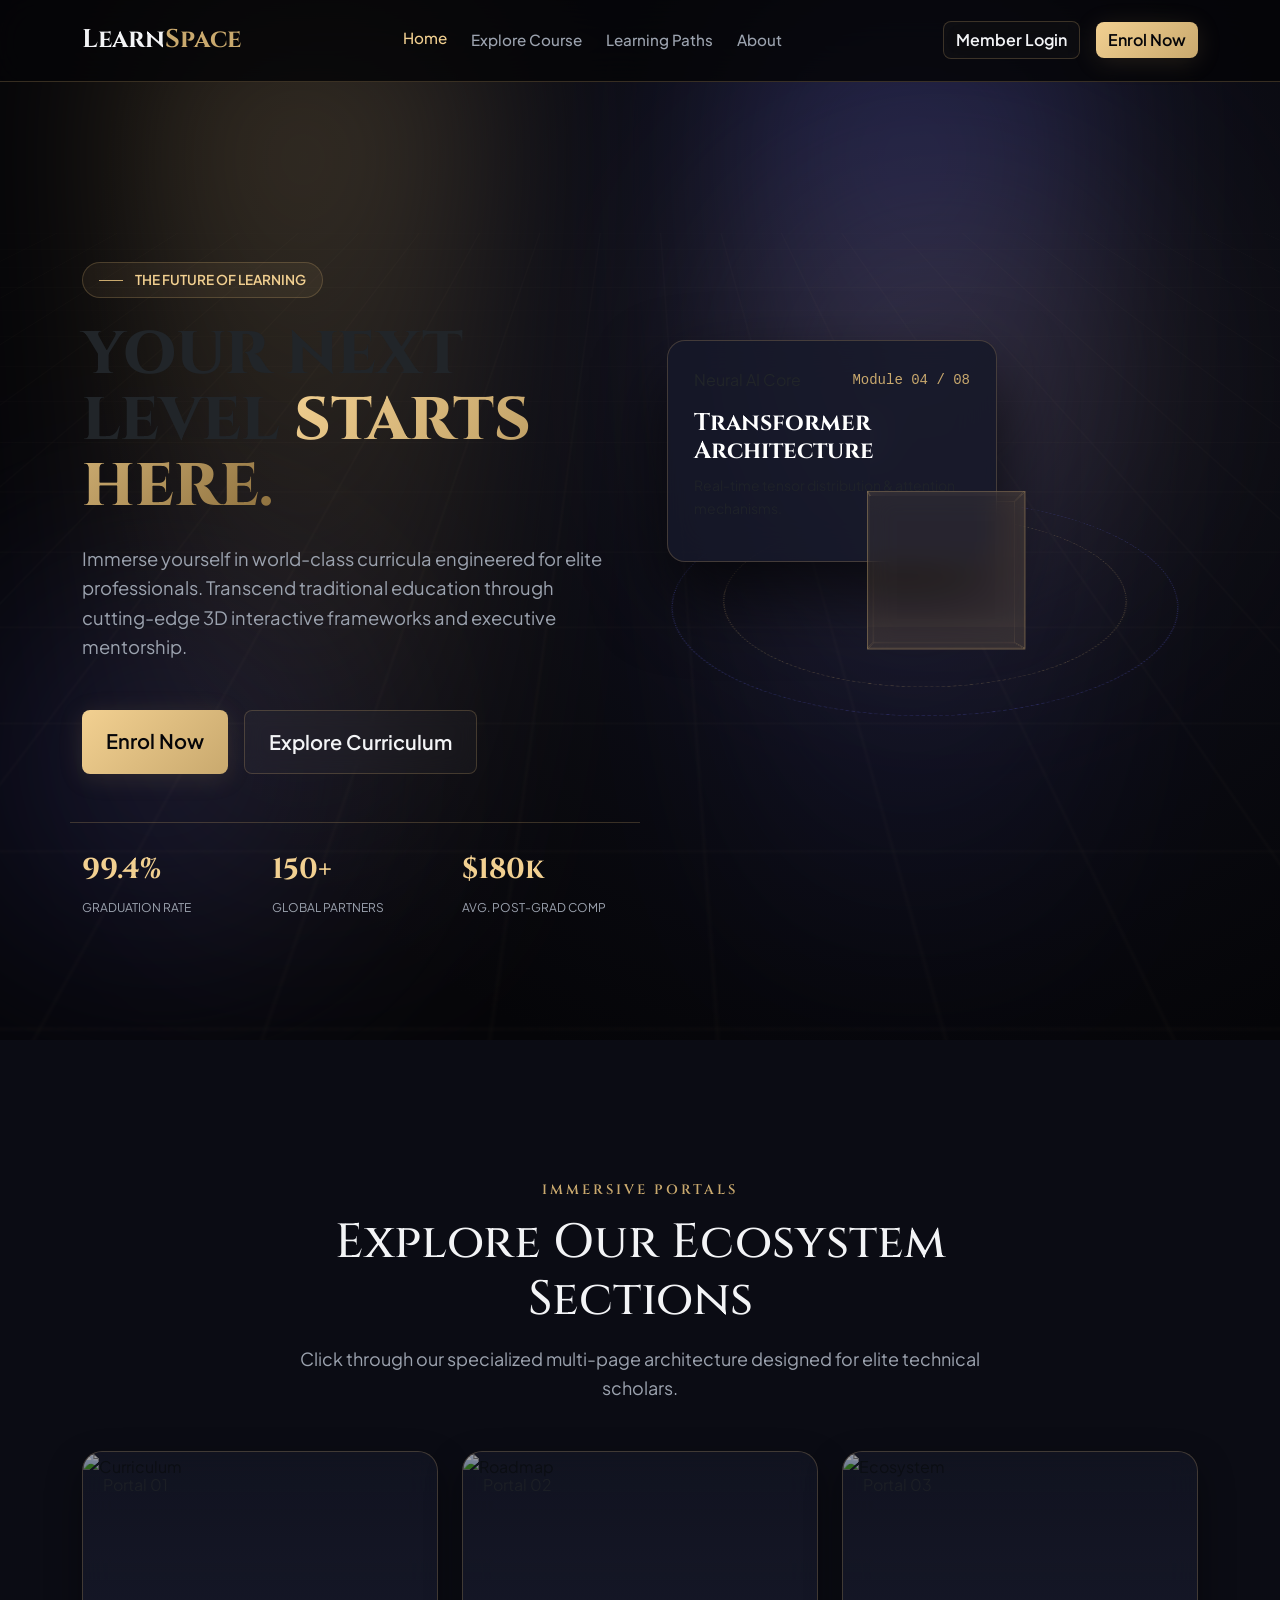
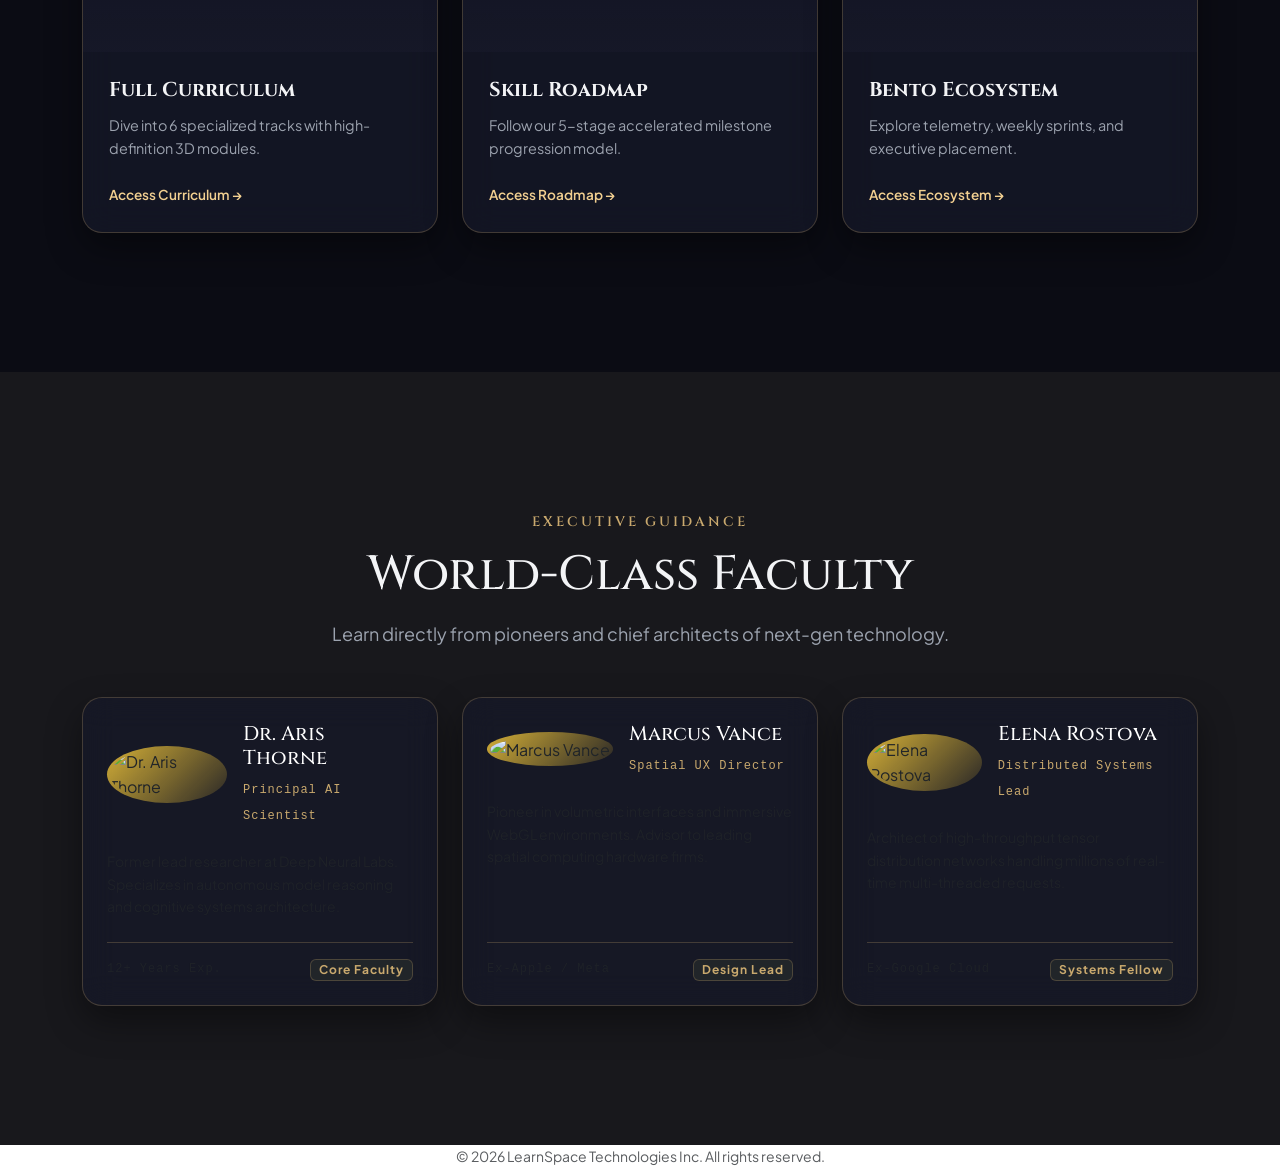
==== commit 7feff8bb: "Remove testimonials link from navigation for future updates" ====
--- a/index.html
+++ b/index.html
@@ -144,7 +144,7 @@
         <a href="curriculum.html" class="nav-link-custom">Explore Course</a>
         <a href="roadmap.html" class="nav-link-custom">Learning Paths</a>
         <a href="ecosystem.html" class="nav-link-custom">About</a>
-        <a href="testimonials.html" class="nav-link-custom">Testimonials</a>
+        <!-- <a href="testimonials.html" class="nav-link-custom">Testimonials</a> -->
       </div>
       <div class="d-none d-lg-flex align-items-center gap-3">
         <a href="login.html" class="btn btn-luxury-outline">Member Login</a>
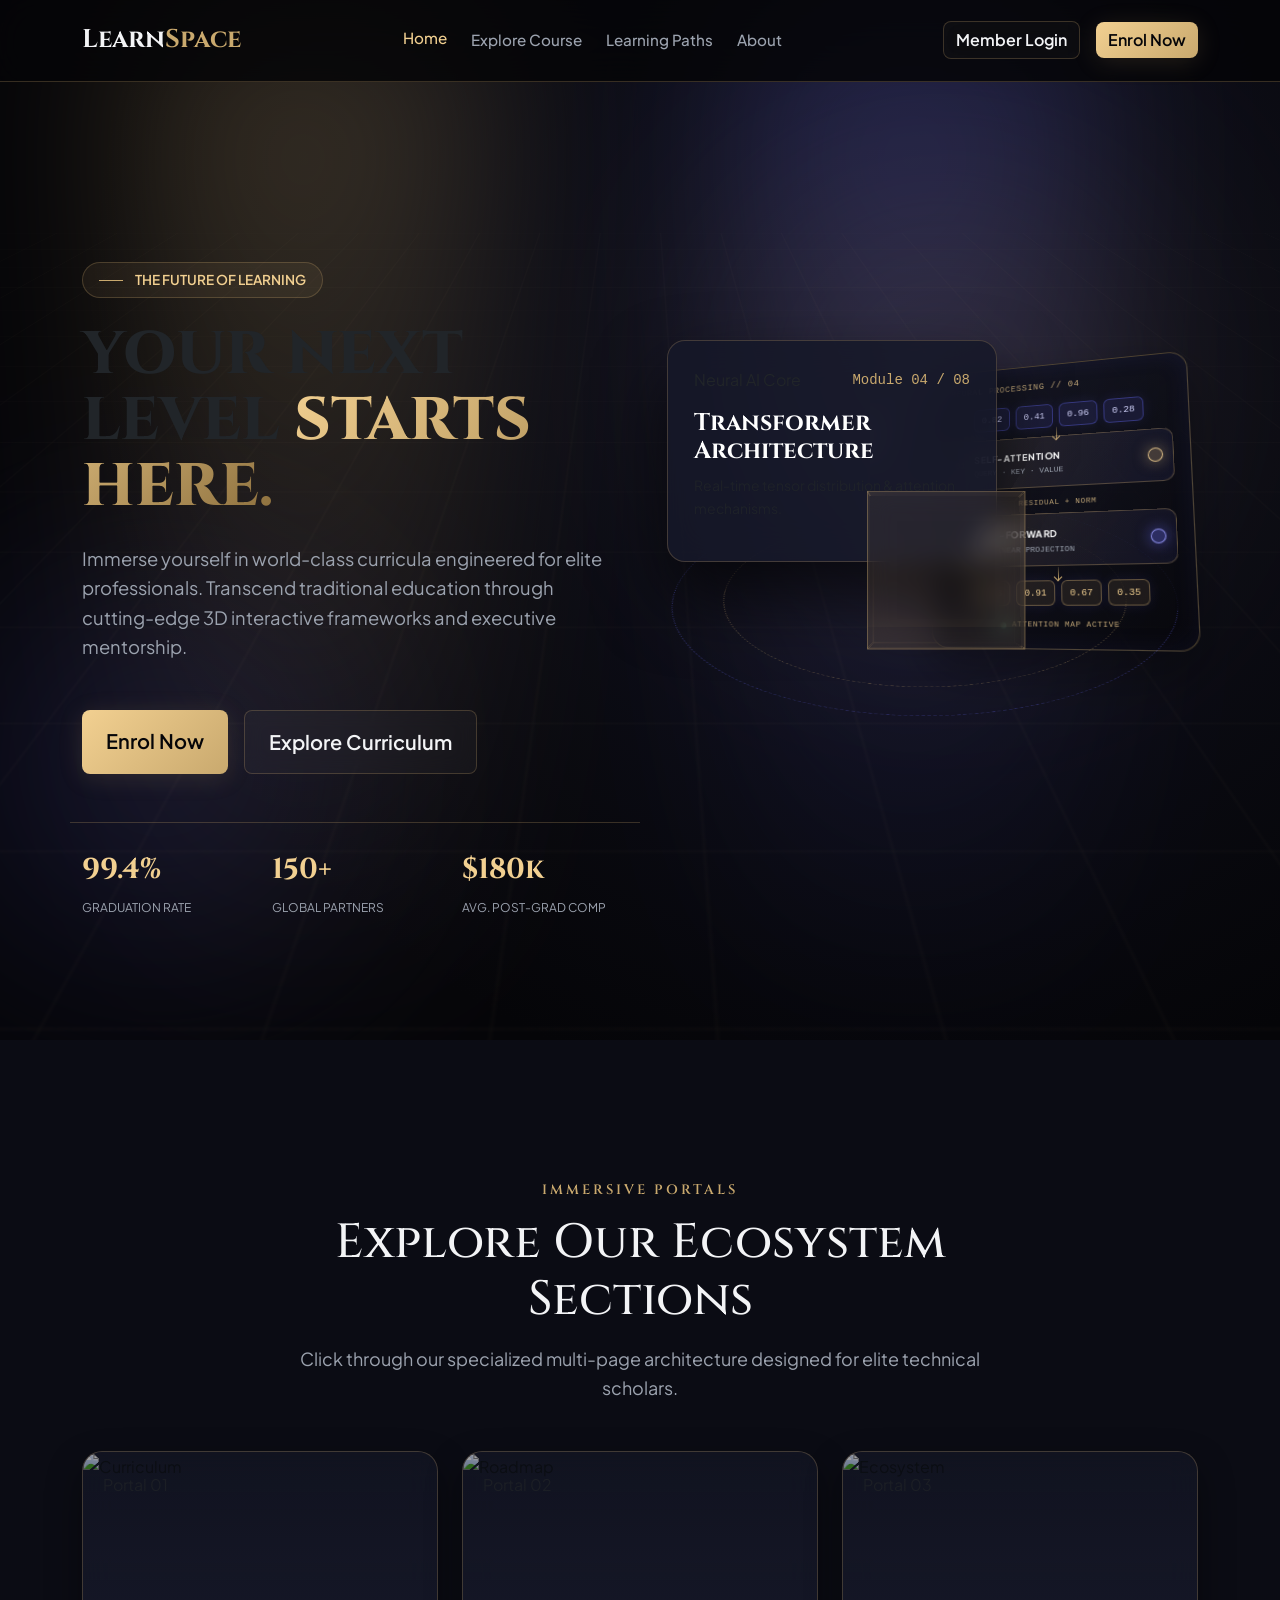
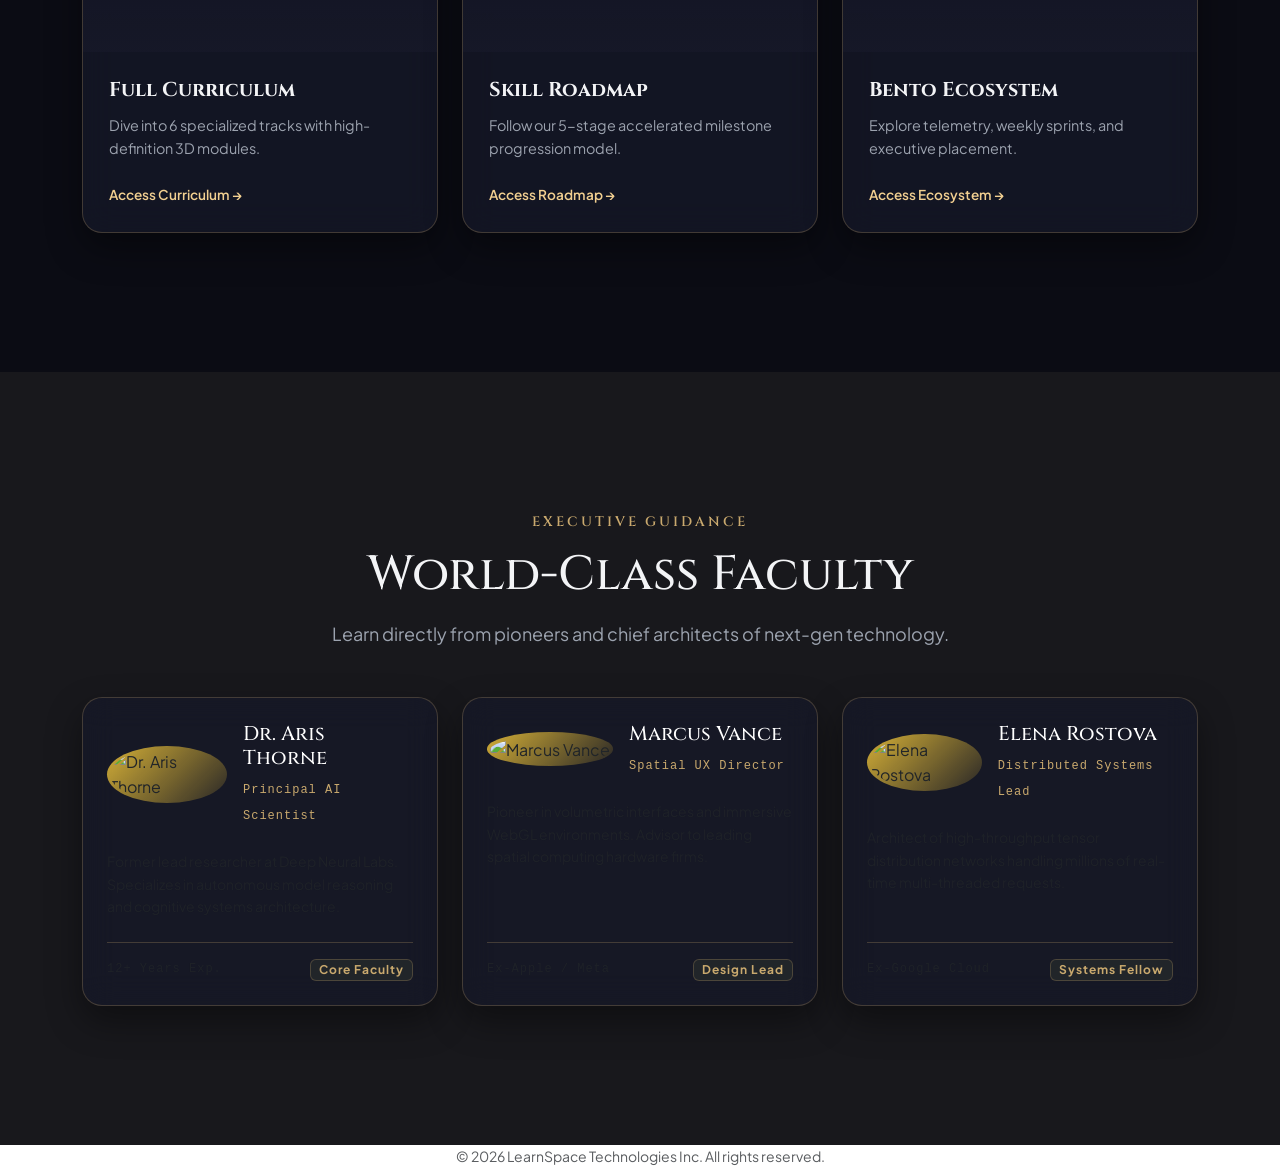
==== commit 40dc3666: "Enhance navigation with mobile drawer and toggle functionality across multiple pages" ====
--- a/index.html
+++ b/index.html
@@ -133,7 +133,7 @@
 <body>
   <!-- Hidden checkbox controller for Enrolment Modal -->
   <input type="checkbox" id="enroll-modal-toggle">
-  <input type="checkbox" id="nav-toggle" class="nav-toggle-input d-none">
+  <input type="checkbox" id="nav-toggle" class="nav-toggle-input" aria-label="Toggle navigation menu">
 
   <!-- Luxury Navigation Bar -->
   <nav class="luxury-navbar fixed-top">
@@ -150,10 +150,10 @@
         <a href="login.html" class="btn btn-luxury-outline">Member Login</a>
         <label for="enroll-modal-toggle" class="btn btn-luxury-glow mb-0">Enrol Now</label>
       </div>
-      <label for="nav-toggle" class="mobile-hamburger d-lg-none"><span></span><span></span><span></span></label>
+      <label for="nav-toggle" class="mobile-hamburger d-lg-none" aria-hidden="true"><span></span><span></span><span></span></label>
     </div>
     <div class="mobile-drawer d-lg-none">
-      <div class="container d-flex flex-column gap-3 py-4">
+      <div class="container mobile-drawer-content">
         <a href="index.html" class="mobile-link">Home</a>
         <a href="curriculum.html" class="mobile-link">Curriculum</a>
         <a href="roadmap.html" class="mobile-link">Roadmap</a>
@@ -161,7 +161,7 @@
         <a href="testimonials.html" class="mobile-link">Testimonials</a>
         <hr class="border-gold-subtle my-2">
         <a href="login.html" class="mobile-link">Member Login</a>
-        <label for="enroll-modal-toggle" class="btn btn-luxury-glow w-100 text-center py-2 mb-0">Enrol Now</label>
+        <label for="enroll-modal-toggle" class="btn btn-luxury-glow w-100 mb-0">Enrol Now</label>
       </div>
     </div>
   </nav>
@@ -212,6 +212,35 @@
           <div class="scene-3d-wrapper">
             <div class="orbital-ring ring-1"></div>
             <div class="orbital-ring ring-2"></div>
+            <div class="transformer-model" role="img" aria-label="Animated three-dimensional transformer architecture showing input embeddings, self-attention, feed-forward processing, and output tokens">
+              <div class="transformer-model-heading font-mono">NEURAL PROCESSING // 04</div>
+              <div class="transformer-token-stream">
+                <span>0.82</span><span>0.41</span><span>0.96</span><span>0.28</span>
+              </div>
+              <div class="transformer-flow-arrow" aria-hidden="true"></div>
+              <div class="transformer-layer transformer-attention">
+                <span class="transformer-layer-index font-mono">01</span>
+                <span class="transformer-layer-copy">
+                  <strong>SELF-ATTENTION</strong>
+                  <small>QUERY · KEY · VALUE</small>
+                </span>
+                <span class="transformer-attention-core" aria-hidden="true"></span>
+              </div>
+              <div class="transformer-residual font-mono">RESIDUAL + NORM</div>
+              <div class="transformer-layer transformer-feedforward">
+                <span class="transformer-layer-index font-mono">02</span>
+                <span class="transformer-layer-copy">
+                  <strong>FEED-FORWARD</strong>
+                  <small>NON-LINEAR PROJECTION</small>
+                </span>
+                <span class="transformer-feedforward-core" aria-hidden="true"></span>
+              </div>
+              <div class="transformer-flow-arrow" aria-hidden="true"></div>
+              <div class="transformer-token-stream transformer-output-stream">
+                <span>0.13</span><span>0.91</span><span>0.67</span><span>0.35</span>
+              </div>
+              <div class="transformer-model-status font-mono"><span></span> ATTENTION MAP ACTIVE</div>
+            </div>
             <div class="floating-glass-cube">
               <div class="cube-face front"></div>
               <div class="cube-face back"></div>
--- a/style.css
+++ b/style.css
@@ -144,14 +144,118 @@
   border-bottom: 1px solid var(--gold-hairline);
   padding: 20px 0;
   z-index: 1000;
+  --nav-transition: 180ms ease;
 }
 .brand-logo {
   font-size: 1.6rem;
   font-weight: 700;
   color: var(--text-main);
   text-decoration: none;
+  white-space: nowrap;
 }
 .brand-logo span { color: var(--gold-primary); }
+
+.nav-toggle-input {
+  position: absolute;
+  width: 1px;
+  height: 1px;
+  overflow: hidden;
+  clip: rect(0, 0, 0, 0);
+  white-space: nowrap;
+  clip-path: inset(50%);
+}
+
+.mobile-hamburger {
+  display: inline-flex;
+  width: 44px;
+  height: 44px;
+  flex: 0 0 44px;
+  flex-direction: column;
+  align-items: center;
+  justify-content: center;
+  gap: 5px;
+  border: 1px solid var(--gold-hairline);
+  border-radius: 10px;
+  cursor: pointer;
+}
+
+.mobile-hamburger span {
+  width: 20px;
+  height: 2px;
+  background: var(--gold-light);
+  transition: transform var(--nav-transition), opacity var(--nav-transition);
+}
+
+.nav-toggle-input:focus-visible ~ .luxury-navbar .mobile-hamburger {
+  outline: 2px solid var(--gold-light);
+  outline-offset: 3px;
+}
+
+.mobile-drawer {
+  position: absolute;
+  top: 100%;
+  right: 0;
+  left: 0;
+  max-height: calc(100vh - 68px);
+  overflow-y: auto;
+  background: rgba(5, 5, 8, 0.98);
+  border-bottom: 1px solid var(--gold-hairline);
+  opacity: 0;
+  visibility: hidden;
+  pointer-events: none;
+  transform: translateY(-8px);
+  transition: opacity var(--nav-transition), transform var(--nav-transition), visibility var(--nav-transition);
+}
+
+.mobile-drawer-content {
+  display: flex;
+  flex-direction: column;
+  gap: 4px;
+  padding-top: 12px;
+  padding-bottom: 20px;
+}
+
+.mobile-link {
+  display: block;
+  padding: 12px 8px;
+  border-radius: 8px;
+  color: var(--text-main);
+  text-decoration: none;
+  font-size: 1rem;
+  font-weight: 500;
+}
+
+.mobile-link:hover,
+.mobile-link:focus-visible {
+  color: var(--gold-light);
+  background: rgba(201, 169, 110, 0.08);
+}
+
+.mobile-drawer .btn {
+  min-height: 44px;
+  display: inline-flex;
+  align-items: center;
+  justify-content: center;
+}
+
+#nav-toggle:checked ~ .luxury-navbar .mobile-drawer {
+  opacity: 1;
+  visibility: visible;
+  pointer-events: auto;
+  transform: translateY(0);
+}
+
+#nav-toggle:checked ~ .luxury-navbar .mobile-hamburger span:first-child {
+  transform: translateY(7px) rotate(45deg);
+}
+
+#nav-toggle:checked ~ .luxury-navbar .mobile-hamburger span:nth-child(2) {
+  opacity: 0;
+}
+
+#nav-toggle:checked ~ .luxury-navbar .mobile-hamburger span:last-child {
+  transform: translateY(-7px) rotate(-45deg);
+}
 
 .nav-link-custom {
   color: var(--text-muted);
@@ -164,6 +268,23 @@
 .nav-link-custom.active, .nav-link-custom:hover {
   color: var(--gold-light);
   transform: translateY(-2px);
+}
+
+@media (max-width: 991.98px) {
+  .luxury-navbar {
+    padding: 10px 0;
+  }
+
+  .brand-logo {
+    font-size: 1.4rem;
+  }
+}
+
+@media (prefers-reduced-motion: reduce) {
+  .mobile-drawer,
+  .mobile-hamburger span {
+    transition: none;
+  }
 }
 
 .hero-section {
@@ -226,11 +347,206 @@
 .stat-label { font-size: 0.75rem; color: var(--text-muted); text-transform: uppercase; }
 
 .scene-3d-wrapper { position: relative; height: 520px; perspective: 1400px; transform-style: preserve-3d; }
+.scene-3d-wrapper::before {
+  content: "";
+  position: absolute;
+  inset: 8% 4%;
+  z-index: 4;
+  border-radius: 50%;
+  background: radial-gradient(260px circle at 55% 42%, rgba(201, 169, 110, 0.16), transparent 72%);
+  opacity: 0;
+  pointer-events: none;
+  transition: opacity 300ms ease;
+}
+
+.scene-3d-wrapper:hover::before { opacity: 1; }
+
 .orbital-ring { position: absolute; border-radius: 50%; border: 1px dashed rgba(201, 169, 110, 0.3); top: 50%; left: 50%; transform: translate(-50%, -50%) rotateX(65deg); }
 .ring-1 { width: 400px; height: 400px; }
 .ring-2 { width: 500px; height: 500px; border-color: rgba(99, 102, 241, 0.3); }
 
 .floating-glass-cube { position: absolute; width: 150px; height: 150px; top: 32%; left: 40%; transform-style: preserve-3d; }
+.floating-glass-cube { animation: transformer-cube-float 7s ease-in-out infinite; }
+
+@keyframes transformer-cube-float {
+  0%, 100% { transform: translateY(0) rotateX(-12deg) rotateY(18deg); }
+  50% { transform: translateY(-16px) rotateX(12deg) rotateY(-18deg); }
+}
+
+.transformer-model {
+  position: absolute;
+  top: 5%;
+  right: 2%;
+  z-index: 2;
+  width: min(260px, 68%);
+  padding: 16px;
+  border: 1px solid rgba(201, 169, 110, 0.34);
+  border-radius: 18px;
+  background: linear-gradient(145deg, rgba(17, 19, 32, 0.86), rgba(5, 5, 8, 0.76));
+  box-shadow: 0 20px 50px rgba(0, 0, 0, 0.35), inset 0 0 24px rgba(99, 102, 241, 0.08);
+  transform: perspective(900px) rotateX(8deg) rotateY(-13deg);
+  transform-style: preserve-3d;
+  transition: transform 450ms cubic-bezier(0.2, 0.8, 0.2, 1), border-color 300ms ease, box-shadow 300ms ease;
+  animation: transformer-model-drift 6s ease-in-out infinite;
+}
+
+.scene-3d-wrapper:hover .transformer-model {
+  border-color: rgba(242, 208, 145, 0.75);
+  box-shadow: 0 26px 60px rgba(0, 0, 0, 0.48), 0 0 35px rgba(201, 169, 110, 0.22), inset 0 0 30px rgba(99, 102, 241, 0.12);
+  transform: perspective(900px) rotateX(0deg) rotateY(0deg) translateZ(22px) scale(1.035);
+  animation-play-state: paused;
+}
+
+@keyframes transformer-model-drift {
+  0%, 100% { translate: 0 0; }
+  50% { translate: 0 -9px; }
+}
+
+.transformer-model-heading,
+.transformer-model-status,
+.transformer-residual {
+  color: rgba(242, 208, 145, 0.78);
+  font-size: 0.55rem;
+  letter-spacing: 0.08em;
+}
+
+.transformer-model-heading { margin-bottom: 12px; }
+
+.transformer-token-stream {
+  display: flex;
+  justify-content: center;
+  gap: 6px;
+}
+
+.transformer-token-stream span {
+  display: grid;
+  min-width: 39px;
+  min-height: 25px;
+  place-items: center;
+  border: 1px solid rgba(99, 102, 241, 0.38);
+  border-radius: 6px;
+  background: rgba(99, 102, 241, 0.12);
+  color: #d5d6ff;
+  font: 500 0.58rem var(--font-mono);
+  box-shadow: 0 0 12px rgba(99, 102, 241, 0.1);
+}
+
+.transformer-flow-arrow {
+  width: 1px;
+  height: 13px;
+  margin: 0 auto;
+  background: linear-gradient(180deg, rgba(201, 169, 110, 0.15), var(--gold-primary));
+  position: relative;
+}
+
+.transformer-flow-arrow::after {
+  content: "";
+  position: absolute;
+  left: -3px;
+  bottom: 0;
+  width: 6px;
+  height: 6px;
+  border-right: 1px solid var(--gold-primary);
+  border-bottom: 1px solid var(--gold-primary);
+  transform: rotate(45deg);
+}
+
+.transformer-layer {
+  position: relative;
+  display: flex;
+  align-items: center;
+  gap: 9px;
+  min-height: 52px;
+  padding: 8px 9px;
+  overflow: hidden;
+  border: 1px solid rgba(201, 169, 110, 0.32);
+  border-radius: 10px;
+  background: linear-gradient(110deg, rgba(201, 169, 110, 0.12), rgba(99, 102, 241, 0.08));
+  transform: translateZ(12px);
+  transition: transform 350ms ease, border-color 350ms ease, background-color 350ms ease;
+}
+
+.scene-3d-wrapper:hover .transformer-layer {
+  border-color: rgba(242, 208, 145, 0.62);
+  transform: translateZ(24px);
+}
+
+.transformer-layer-index {
+  color: var(--gold-light);
+  font-size: 0.58rem;
+}
+
+.transformer-layer-copy {
+  display: flex;
+  flex-direction: column;
+  gap: 3px;
+}
+
+.transformer-layer-copy strong {
+  color: #fff;
+  font-size: 0.58rem;
+  letter-spacing: 0.06em;
+}
+
+.transformer-layer-copy small {
+  color: var(--text-muted);
+  font: 0.5rem var(--font-mono);
+}
+
+.transformer-attention-core,
+.transformer-feedforward-core {
+  width: 14px;
+  height: 14px;
+  margin-left: auto;
+  flex: 0 0 14px;
+  border: 1px solid rgba(242, 208, 145, 0.8);
+  border-radius: 50%;
+  background: rgba(201, 169, 110, 0.25);
+  box-shadow: 0 0 14px rgba(201, 169, 110, 0.55);
+  animation: transformer-core-pulse 2.4s ease-in-out infinite;
+}
+
+.transformer-feedforward-core {
+  border-color: rgba(155, 158, 255, 0.8);
+  background: rgba(99, 102, 241, 0.3);
+  box-shadow: 0 0 14px rgba(99, 102, 241, 0.6);
+  animation-delay: -1.2s;
+}
+
+@keyframes transformer-core-pulse {
+  0%, 100% { opacity: 0.65; transform: scale(0.85); }
+  50% { opacity: 1; transform: scale(1.15); }
+}
+
+.transformer-residual {
+  padding: 7px 0;
+  text-align: center;
+  font-size: 0.48rem;
+}
+
+.transformer-output-stream span {
+  border-color: rgba(201, 169, 110, 0.4);
+  background: rgba(201, 169, 110, 0.1);
+  color: var(--gold-light);
+}
+
+.transformer-model-status {
+  display: flex;
+  align-items: center;
+  justify-content: center;
+  gap: 6px;
+  margin-top: 12px;
+  font-size: 0.48rem;
+}
+
+.transformer-model-status span {
+  width: 6px;
+  height: 6px;
+  border-radius: 50%;
+  background: #7ee3b0;
+  box-shadow: 0 0 9px rgba(126, 227, 176, 0.8);
+}
+
 .cube-face {
   position: absolute; width: 150px; height: 150px;
   background: rgba(201, 169, 110, 0.08); border: 1px solid rgba(201, 169, 110, 0.4); backdrop-filter: blur(12px);
@@ -245,8 +561,44 @@
 .holo-card {
   position: absolute; background: rgba(22, 24, 40, 0.85); backdrop-filter: blur(20px);
   border: 1px solid var(--gold-hairline); border-radius: 18px; box-shadow: 0 35px 70px rgba(0,0,0,0.7);
+  transform-style: preserve-3d;
+  transition: transform 400ms ease, border-color 300ms ease;
 }
 .holo-main { width: 330px; padding: 26px; top: 10px; left: 15px; }
+
+.scene-3d-wrapper:hover .holo-main {
+  border-color: rgba(242, 208, 145, 0.58);
+  transform: translateZ(30px) rotateY(3deg);
+}
+
+@media (max-width: 991.98px) {
+  .scene-3d-wrapper { height: 480px; }
+  .transformer-model { right: 4%; width: min(260px, 62%); }
+  .holo-main { top: auto; bottom: 8px; left: 4%; width: min(330px, 78%); }
+}
+
+@media (max-width: 575.98px) {
+  .scene-3d-wrapper { height: 440px; }
+  .transformer-model { top: 3%; right: 0; width: min(250px, 70%); padding: 13px; }
+  .holo-main { bottom: 4px; left: 0; width: min(310px, 84%); padding: 20px; }
+  .ring-1 { width: min(360px, 92vw); }
+  .ring-2 { width: min(440px, 108vw); }
+}
+
+@media (prefers-reduced-motion: reduce) {
+  .floating-glass-cube,
+  .transformer-model,
+  .transformer-attention-core,
+  .transformer-feedforward-core {
+    animation: none;
+  }
+
+  .scene-3d-wrapper:hover .transformer-model,
+  .scene-3d-wrapper:hover .transformer-layer,
+  .scene-3d-wrapper:hover .holo-main {
+    transform: none;
+  }
+}
 
 .course-3d-card, .bento-tile, .testimonial-card {
   background: rgba(22, 24, 40, 0.75); backdrop-filter: blur(16px);
